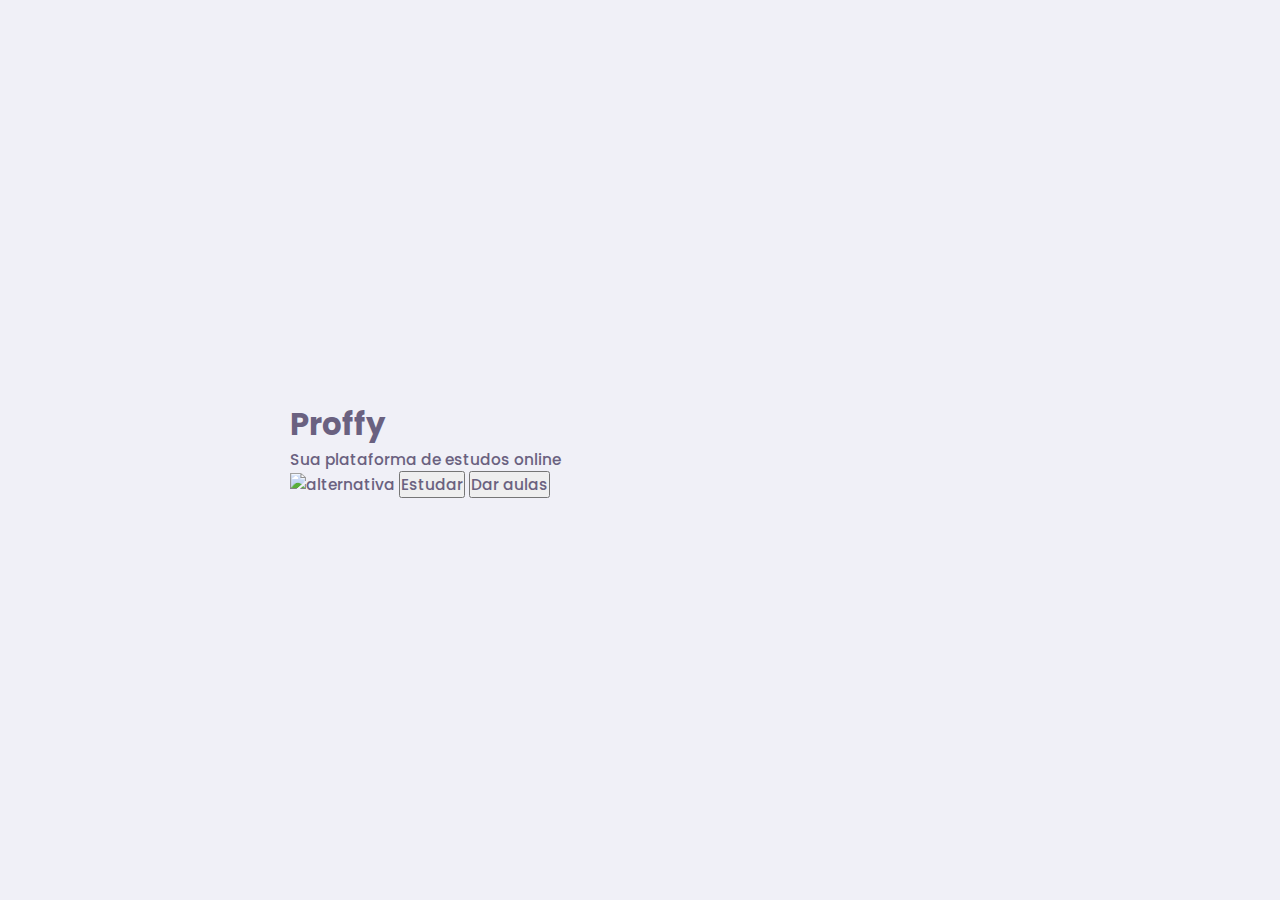
==== index.html @ db834111 "Dia 1: conceitos iniciais" ====
<!DOCTYPE html>
<html lang="pt_br"> <!-- ang é um atributo e neste caso, vai decidir a linguagem utilizada-->
<head>
    <meta charset="UTF-8"> <!-- atributo charset indica o tipo de texto utilizado (configuração de documento)-->
    <meta name="viewport" content="width=device-width, initial-scale=1.0"> <!-- configura estilização pra diferentes 
                                                                                tamanhos de telas-->
    <title>Proffy / Sua plataforma de estudos online</title> <!--Indica o título da página web-->
    <link rel="stylesheet" href="style.css">
    <link href="https://fonts.googleapis.com/css2?family=Archivo:wght@400;700&amp;family=Poppins:wght@400;600&amp;display=swap" rel="stylesheet">

</head>
    <body>
        <div id="container">
            <h1>Proffy</h1>
            <p>Sua plataforma de estudos online</p>
        
            <img src="" alt="alternativa"><!-- src indica a fonte de onde veio a imagem, no caso de o programa nao achar a fonte da imagem
                            tem-se o atributo alt, que é uma alternativa à essa imagem -->
            <button>Estudar</button>
            <button>Dar aulas</button>
        </div>

    </body>
</html>
---- style.css ----
/* CSS - Cascading StyleSheet*/

:root {
    /*Variáveis do CSS*/
    --color-background: #F0F0F7;
    --color-primary-lighter: #9871F5;
    --color-primary-light: #916BEA;
    --color-primary: #8257E5;
    --color-primary-dark: #774DD6;
    --color-primary-darker: #6842c2;
    --color-secondary: #04D361;
    --color-secondary-dark: #04BF58;
    --color-title-in-primary: #FFFFFF;
    --color-text-in-primary: #D4C2FF;
    --color-text-title: #32264D;
    --color-text-complement: #9C98A6;
    --color-text-base: #6A6180;
    --color-line-in-white: #E6E6F0;
    --color-input-background: #F8F8FC;
    --color-button-text: #FFFFFF;
    --color-box-base: #FFFFFF;
    --color-box-footer: #FAFAFC;
    --color-small-info: #C1BCCC;

    /*Tamanho da fonte padão: 16px - 100% - 1rem*/
    font-size: 60%; /* controle das medidas rem */
}

* {
    margin:0;
    padding: 0;
    box-sizing: border-box;
}

htm, body{
    height: 100vh; /*height = altura*/
}

body {
    background-color: var(--color-background);
    display: flex;
    align-items: center;
    justify-content: center;
}

body, input, button, textarea {
    font: 500 1.6rem Poppins;
    color: var(--color-text-base);
}

#container {
    width: 90vw; /*width: largura;*/
    max-width: 700px;
}
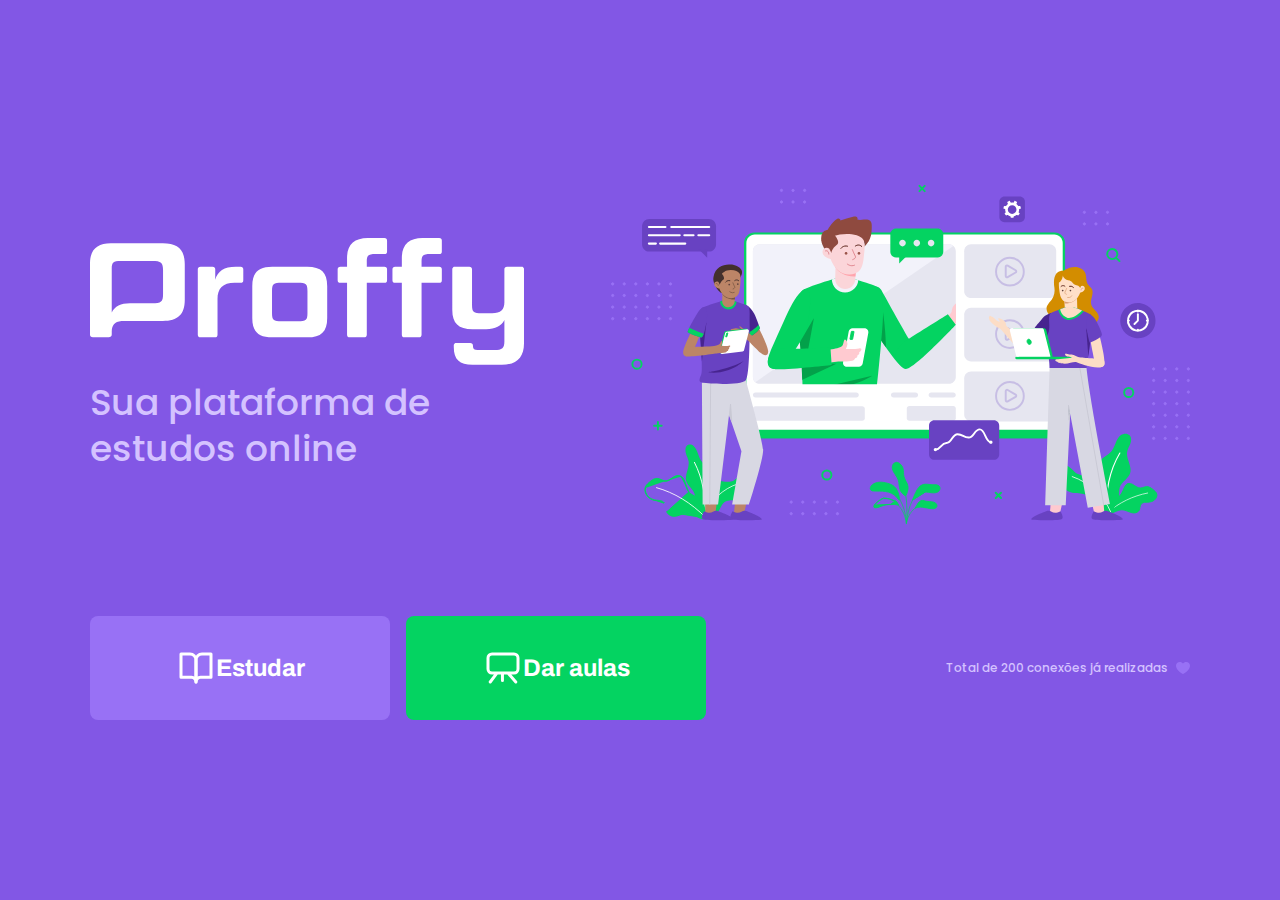
==== commit cf3ef90a: "Dia 2" ====
--- a/index.html
+++ b/index.html
@@ -5,19 +5,37 @@
     <meta name="viewport" content="width=device-width, initial-scale=1.0"> <!-- configura estilização pra diferentes 
                                                                                 tamanhos de telas-->
     <title>Proffy / Sua plataforma de estudos online</title> <!--Indica o título da página web-->
-    <link rel="stylesheet" href="style.css">
+    <link rel="stylesheet" href="/styles/main.css">
+    <link rel="stylesheet" href="/styles/partials/page-landing.css">
+
     <link href="https://fonts.googleapis.com/css2?family=Archivo:wght@400;700&amp;family=Poppins:wght@400;600&amp;display=swap" rel="stylesheet">
 
 </head>
-    <body>
+    <body id="page-landing">
         <div id="container">
-            <h1>Proffy</h1>
-            <p>Sua plataforma de estudos online</p>
+            <div class="logo-container">
+                <img src="/images/logo.svg" alt="Proffy"><!-- src indica a fonte de onde veio a imagem, no caso de o programa nao achar a fonte da imagem
+                                                             tem-se o atributo alt, que é uma alternativa à essa imagem -->
+                <h2>Sua plataforma de estudos online</h2>
+            </div>
+            <img class="hero-image" src="/images/landing.svg" alt="Plataforma de estudos">
         
-            <img src="" alt="alternativa"><!-- src indica a fonte de onde veio a imagem, no caso de o programa nao achar a fonte da imagem
-                            tem-se o atributo alt, que é uma alternativa à essa imagem -->
-            <button>Estudar</button>
-            <button>Dar aulas</button>
+            <div class="buttons-container">
+                <a class="study" href="/study.html">
+                    <img src="images/icons/study.svg" alt="Estudar">
+                    Estudar
+                </a>
+                <a class="give-classes" href="/give-classes.html">
+                    <img src="images/icons/give-classes.svg" alt="Dar aulas">
+                    Dar aulas
+                </a>
+            </div>
+
+            <p class="total-connections">
+                Total de 200 conexões já realizadas
+                <img src="/images/icons/purple-heart.svg" alt="Coração roxo">
+            </p>
+
         </div>
 
     </body>
--- a/styles/main.css
+++ b/styles/main.css
@@ -0,0 +1,60 @@
+/* CSS - Cascading StyleSheet*/
+
+:root {
+    /*Variáveis do CSS*/
+    --color-background: #F0F0F7;
+    --color-primary-lighter: #9871F5;
+    --color-primary-light: #916BEA;
+    --color-primary: #8257E5;
+    --color-primary-dark: #774DD6;
+    --color-primary-darker: #6842c2;
+    --color-secondary: #04D361;
+    --color-secondary-dark: #04BF58;
+    --color-title-in-primary: #FFFFFF;
+    --color-text-in-primary: #D4C2FF;
+    --color-text-title: #32264D;
+    --color-text-complement: #9C98A6;
+    --color-text-base: #6A6180;
+    --color-line-in-white: #E6E6F0;
+    --color-input-background: #F8F8FC;
+    --color-button-text: #FFFFFF;
+    --color-box-base: #FFFFFF;
+    --color-box-footer: #FAFAFC;
+    --color-small-info: #C1BCCC;
+
+    /*Tamanho da fonte padão: 16px - 100% - 1rem*/
+    font-size: 60%; /* controle das medidas rem */
+}
+
+* {
+    margin:0;
+    padding: 0;
+    box-sizing: border-box;
+}
+
+htm, body{
+    height: 100vh; /*height = altura*/
+}
+
+body {
+    background-color: var(--color-background);
+    display: flex;
+    align-items: center;
+    justify-content: center;
+}
+
+body, input, button, textarea {
+    font: 500 1.6rem Poppins;
+    color: var(--color-text-base);
+}
+
+#container {
+    width: 90vw; /*width: largura;*/
+    max-width: 700px;
+}
+
+@media (min-width: 700px){
+    :root {
+        font-size: 62.5%; /* Todo 1rem vai ser relativo a 10px */
+    }
+}--- a/styles/partials/page-landing.css
+++ b/styles/partials/page-landing.css
@@ -0,0 +1,136 @@
+
+#page-landing {
+    background: var(--color-primary);
+}
+
+#page-landing #container {
+    color: var(--color-text-in-primary);
+}
+
+.logo-container img {
+    height: 10rem;
+}
+
+.logo-container {
+    text-align: center;
+    margin-bottom: 3.2rem;
+}
+
+.logo-container h2 {
+    font-weight: 500;
+    font-size: 3.6rem;
+    line-height: 4.6rem;
+    margin-top: 0.8rem;
+}
+
+.hero-image {
+    width: 100%;
+}
+
+.buttons-container {
+    display: flex;
+    justify-content: center;
+    margin: 3.2rem 0;
+}
+
+.buttons-container a {
+    width: 30rem;
+    height: 10.4rem;
+
+    border-radius: 0.8rem;
+    margin-right: 1.6rem;
+
+    font:700 2.4rem Archivo;
+
+    display: flex;
+    align-items: center;
+    justify-content: center;
+
+    text-decoration: none;
+
+    color: var(--color-button-text);
+
+    transition: background 0.2s;
+}
+
+.buttons-container a img {
+    width: 4rem;
+}
+
+.buttons-container a.study {
+    background: var(--color-primary-lighter);
+}
+
+.buttons-container a.study:hover {
+    background: var(--color-primary-light);
+}
+
+.buttons-container a.give-classes {
+    background: var(--color-secondary);
+    margin-right: 0;
+}
+
+.buttons-container a.give-classes:hover {
+    background: var(--color-secondary-dark);
+}
+
+.total-connections {
+    font-size: 1.8rem;
+
+    display: flex;
+    align-items: center;
+    justify-content: center;
+}
+
+.total-connections img {
+    margin-left: 0.8rem;
+}
+
+@media (max-width: 699px) {
+    :root { 
+        font-size: 40%; /*modificar as medidas rem */
+    }
+}
+
+@media(min-width: 1100px) {
+    #page-landing #container{
+        max-width: 1100px;
+
+        display: grid;
+        grid-template-columns: 2fr 1fr 2fr;
+        grid-template-rows: 350px 1fr;
+        grid-template-areas:
+        "proffy image image"
+        "button button texting";
+        column-gap: 87px;
+        row-gap: 86px;
+    }
+
+    .logo-container {
+        grid-area: proffy;
+        text-align: initial;
+        align-self: center;
+        margin: 0;
+    }
+
+    .logo-container img {
+        height: 127px;
+    }
+
+    .hero-image {
+        grid-area: image;
+        height: 350px;
+    }
+
+    .buttons-container {
+        grid-area: button;
+        justify-content: flex-start;
+        margin: 0;
+    }
+
+    .total-connections {
+        grid-area: texting;
+        justify-self: end;
+        font-size: 1.2rem;
+    }
+}
